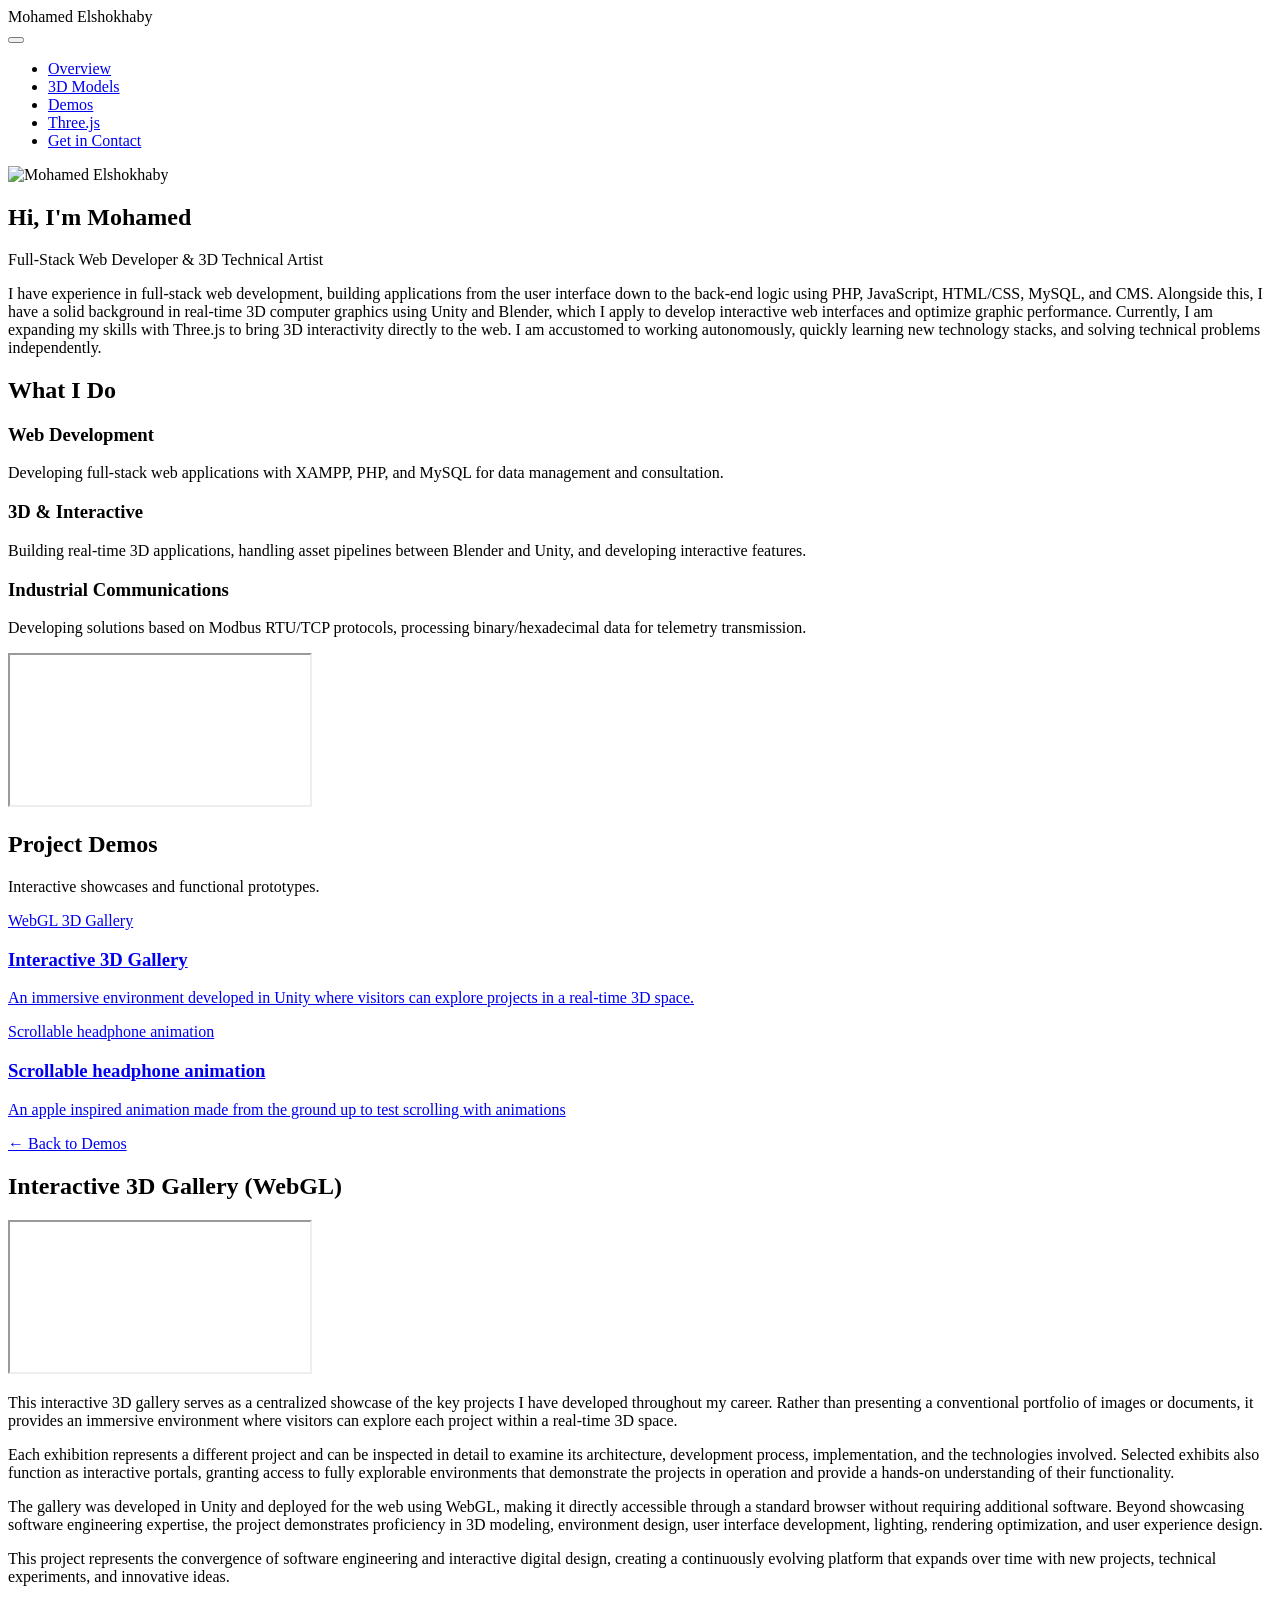
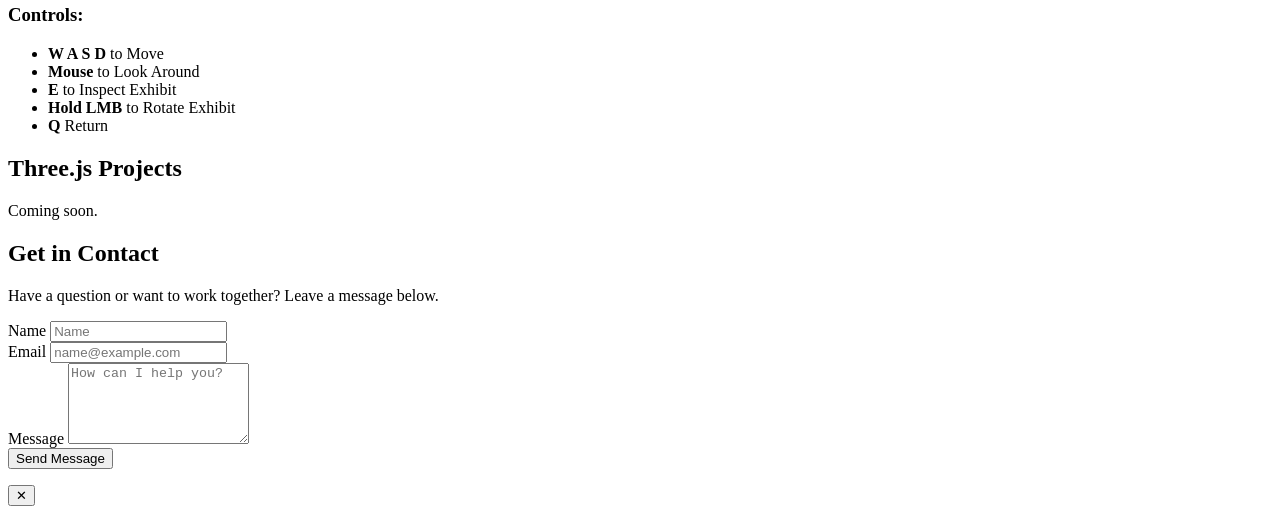
==== index.html @ 9f0afab9 "first commit of the repo" ====
<!DOCTYPE html>
<html lang="en">

<head>
    <meta charset="UTF-8">
    <meta name="viewport" content="width=device-width, initial-scale=1.0">
    <title>Mohamed Elshokhaby | Portfolio</title>
    <link rel="stylesheet" href="css/style.css">
</head>

<body>
    <div class="app-container">
        <header class="top-bar">
            <div class="brand">
                <span class="brand-text">Mohamed Elshokhaby</span>
            </div>

            <button class="nav-toggle" type="button" aria-label="Toggle navigation" aria-expanded="false"
                aria-controls="main-nav">
                <span class="nav-toggle-bar"></span>
            </button>

            <nav class="main-nav" id="main-nav" aria-label="Main navigation">
                <ul class="nav-links">
                    <li><a href="#overview" class="nav-item" data-view-link="overview">Overview</a></li>
                    <li><a href="#3d-models" class="nav-item" data-view-link="3d-models">3D Models</a></li>
                    <li><a href="#demos" class="nav-item" data-view-link="demos">Demos</a></li>
                    <li><a href="#threejs" class="nav-item" data-view-link="threejs">Three.js</a></li>
                    <li><a href="#contact" class="nav-item" data-view-link="contact">Get in Contact</a></li>
                </ul>
            </nav>
        </header>

        <main class="viewport-content">

            <!-- ================= OVERVIEW ================= -->
            <section class="section-container" data-view="overview">
                <div class="profile-module">
                    <div class="profile-frame">
                        <img src="Photos/Personal_Photo.png" alt="Mohamed Elshokhaby" class="profile-img">
                    </div>
                    <div class="profile-info">
                        <h1>Hi, I'm Mohamed</h1>
                        <p class="lead-text">Full-Stack Web Developer & 3D Technical Artist</p>
                        <p class="about-text">
                            I have experience in full-stack web development, building applications from the user
                            interface down to the back-end logic using PHP, JavaScript, HTML/CSS, MySQL, and CMS.
                            Alongside this, I have a solid background in real-time 3D computer graphics using Unity and
                            Blender, which I apply to develop interactive web interfaces and optimize graphic
                            performance. Currently, I am expanding my skills with Three.js to bring 3D interactivity
                            directly to the web. I am accustomed to working autonomously, quickly learning new
                            technology stacks, and solving technical problems independently.
                        </p>
                    </div>
                </div>

                <div class="snippets-section">
                    <h2 class="section-title">What I Do</h2>
                    <div class="spec-grid">
                        <!-- The CSS will handle the hover animations for these cards -->
                        <div class="spec-card">
                            <h3>Web Development</h3>
                            <p>Developing full-stack web applications with XAMPP, PHP, and MySQL for data management and
                                consultation.</p>
                        </div>
                        <div class="spec-card">
                            <h3>3D & Interactive</h3>
                            <p>Building real-time 3D applications, handling asset pipelines between Blender and Unity,
                                and developing interactive features.</p>
                        </div>
                        <div class="spec-card">
                            <h3>Industrial Communications</h3>
                            <p>Developing solutions based on Modbus RTU/TCP protocols, processing binary/hexadecimal
                                data for telemetry transmission.</p>
                        </div>
                    </div>
                </div>
            </section>

            <!-- ================= 3D MODELS ================= -->
            <section class="section-container" data-view="3d-models">
                <div class="embed-window-fixed">
                    <iframe class="embed-frame-fixed" src="https://mohamedelshokhaby.artstation.com/"
                        title="ArtStation portfolio" allowfullscreen></iframe>
                </div>
            </section>

            <!-- ================= DEMOS (Grid View) ================= -->
            <section class="section-container" data-view="demos">
                <div class="page-header">
                    <h1>Project Demos</h1>
                    <p class="section-desc">Interactive showcases and functional prototypes.</p>
                </div>

                <div class="demo-grid">
                    <!-- WebGL Demo Card -->
                    <a href="#demo-webgl" class="demo-card">
                        <div class="demo-card-image">
                            <!-- You can replace this div with an actual <img> tag later -->
                            <div class="img-placeholder">WebGL 3D Gallery</div>
                        </div>
                        <div class="demo-card-content">
                            <h3>Interactive 3D Gallery</h3>
                            <p>An immersive environment developed in Unity where visitors can explore projects in a
                                real-time 3D space.</p>
                        </div>
                    </a>

                    <!-- testing -->
                    <a href="demos/headphones/index.html" class="demo-card">
                        <div class="demo-card-image">
                            <div class="img-placeholder">Scrollable headphone animation</div>
                        </div>
                        <div class="demo-card-content">
                            <h3>Scrollable headphone animation</h3>
                            <p>An apple inspired animation made from the ground up to test scrolling with animations</p>
                        </div>
                    </a>
                </div>
            </section>

            <!-- ================= SINGLE DEMO VIEW: WebGL ================= -->
            <section data-view="demo-webgl" class="viewport-section">
                <div class="page-header">
                    <a href="#demos" class="back-btn">&larr; Back to Demos</a>
                    <h1>Interactive 3D Gallery (WebGL)</h1>
                </div>

                <div class="demo-project">
                    <div class="embed-container">
                        <iframe class="embed-frame-demo" src="https://itch.io/embed-upload/18204892?color=ffffff"
                            title="Portfolio overview on itch.io" allowfullscreen>
                            <a href="https://mohamedelshokhaby003.itch.io/portofolio">Play Portfolio overview on
                                itch.io</a>
                        </iframe>
                    </div>
                    <div class="demo-description">
                        <p>This interactive 3D gallery serves as a centralized showcase of the key projects I have
                            developed throughout my career. Rather than presenting a conventional portfolio of images or
                            documents, it provides an immersive environment where visitors can explore each project
                            within a real-time 3D space.</p>

                        <p>Each exhibition represents a different project and can be inspected in detail to examine its
                            architecture, development process, implementation, and the technologies involved. Selected
                            exhibits also function as interactive portals, granting access to fully explorable
                            environments that demonstrate the projects in operation and provide a hands-on understanding
                            of their functionality.</p>

                        <p>The gallery was developed in Unity and deployed for the web using WebGL, making it directly
                            accessible through a standard browser without requiring additional software. Beyond
                            showcasing software engineering expertise, the project demonstrates proficiency in 3D
                            modeling, environment design, user interface development, lighting, rendering optimization,
                            and user experience design.</p>

                        <p>This project represents the convergence of software engineering and interactive digital
                            design, creating a continuously evolving platform that expands over time with new projects,
                            technical experiments, and innovative ideas.</p>

                        <div class="controls-box">
                            <h3>Controls:</h3>
                            <ul>
                                <li><strong>W A S D</strong> to Move</li>
                                <li><strong>Mouse</strong> to Look Around</li>
                                <li><strong>E</strong> to Inspect Exhibit</li>
                                <li><strong>Hold LMB</strong> to Rotate Exhibit</li>
                                <li><strong>Q</strong> Return</li>
                            </ul>
                        </div>
                    </div>
                </div>
            </section>

            <!-- ================= THREE.JS ================= -->
            <section class="section-container" data-view="threejs">
                <div class="coming-soon-module">
                    <h1>Three.js Projects</h1>
                    <p class="lead-text">Coming soon.</p>
                </div>
            </section>

            <!-- ================= GET IN CONTACT ================= -->
            <section class="section-container" data-view="contact">
                <div class="page-header">
                    <h1>Get in Contact</h1>
                    <p class="section-desc">Have a question or want to work together? Leave a message below.</p>
                </div>

                <div class="contact-form-container">
                    <form action="process-data.php" method="POST" class="standard-form">
                        <div class="form-group">
                            <label for="name">Name</label>
                            <input type="text" id="name" name="name" placeholder="Name" required>
                        </div>
                        <div class="form-group">
                            <label for="email">Email</label>
                            <input type="email" id="email" name="email" placeholder="name@example.com" required>
                        </div>
                        <div class="form-group">
                            <label for="message">Message</label>
                            <textarea id="message" name="message" rows="5" placeholder="How can I help you?"
                                required></textarea>
                        </div>
                        <button type="submit" class="btn-submit">Send Message</button>
                        <p class="form-status" role="status" aria-live="polite"></p>
                    </form>
                </div>
            </section>

        </main>
    </div>

    <script src="js/app.js"></script>
</body>

</html>
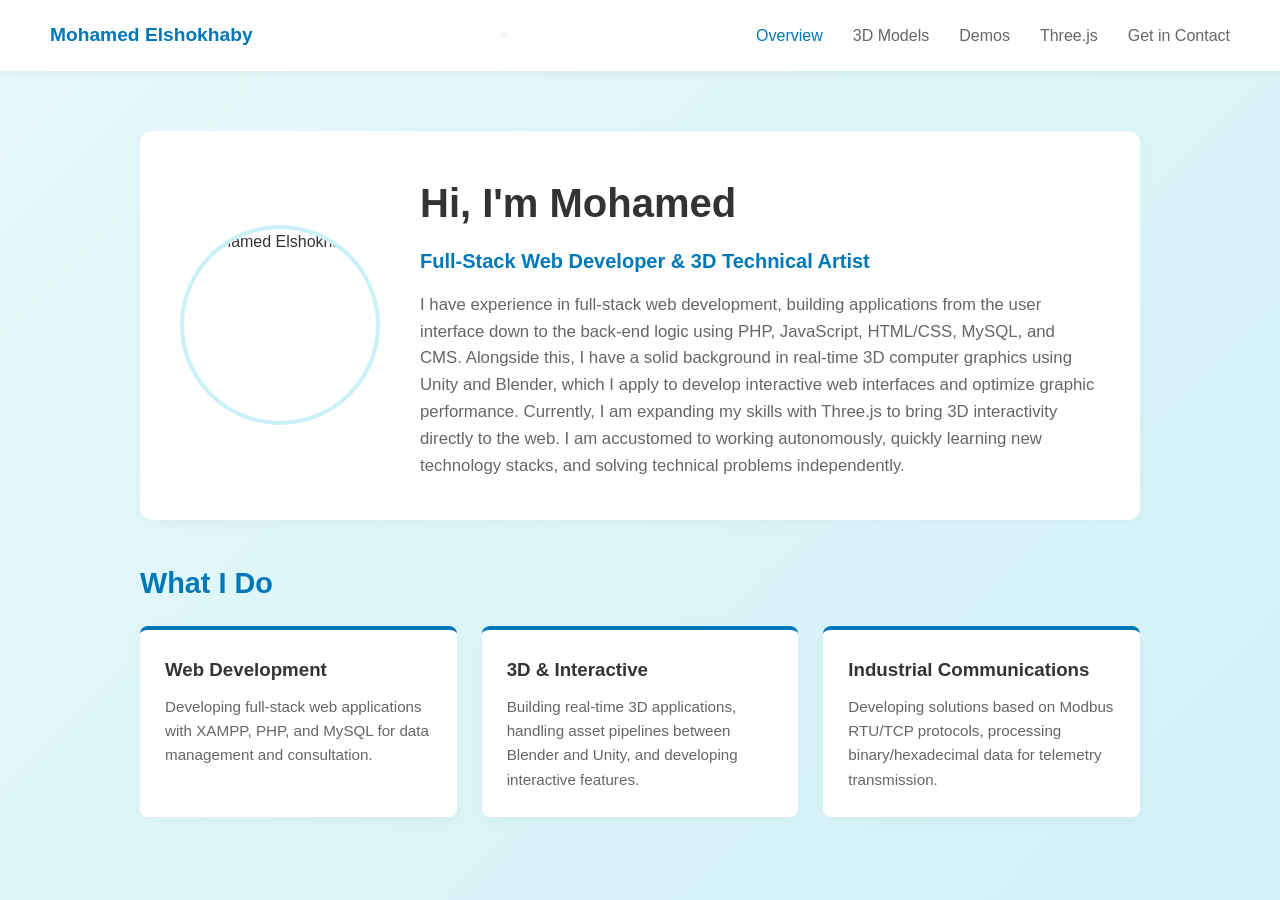
==== commit 02dc94c2: "changed the css file name" ====
--- a/index.html
+++ b/index.html
@@ -5,7 +5,7 @@
     <meta charset="UTF-8">
     <meta name="viewport" content="width=device-width, initial-scale=1.0">
     <title>Mohamed Elshokhaby | Portfolio</title>
-    <link rel="stylesheet" href="css/style.css">
+    <link rel="stylesheet" href="CSS/style.css">
 </head>
 
 <body>
--- a/CSS/style.css
+++ b/CSS/style.css
@@ -0,0 +1,544 @@
+/* --- SYSTEM DESIGN VARIABLES --- */
+:root {
+    /* Backgrounds */
+    --bg-main: #f8f9fa;
+    /* Light Gray */
+    --bg-panel: #ffffff;
+    /* White panels */
+
+    /* Borders & Accents */
+    --border: #e0e0e0;
+    --accent-blue: #0077b6;
+    /* Ocean Blue */
+    --accent-blue-hover: #023e8a;
+    --accent-light: #caf0f8;
+
+    /* Typography */
+    --text-main: #333333;
+    --text-muted: #666666;
+    --font-sans: 'Inter', -apple-system, BlinkMacSystemFont, "Segoe UI", Helvetica, Arial, sans-serif;
+}
+
+/* --- RESET & BASE --- */
+* {
+    box-sizing: border-box;
+    margin: 0;
+    padding: 0;
+}
+
+body {
+    background: linear-gradient(-45deg, #f8f9fa, #e2f1f6, #caf0f8, #e7f8f8);
+    background-size: 400% 400%;
+    animation: waterFlow 12s ease infinite;
+    color: var(--text-main);
+    font-family: var(--font-sans);
+    line-height: 1.6;
+    overflow-x: hidden;
+    min-height: 100vh;
+}
+
+/* Smooth Water Current Animation */
+@keyframes waterFlow {
+    0% {
+        background-position: 0% 50%;
+    }
+
+    50% {
+        background-position: 100% 50%;
+    }
+
+    100% {
+        background-position: 0% 50%;
+    }
+}
+
+a {
+    color: inherit;
+    text-decoration: none;
+}
+
+/* --- TYPOGRAPHY DEFAULTS --- */
+h1 {
+    font-size: 2.5rem;
+    color: var(--text-main);
+    margin-bottom: 10px;
+}
+
+h2 {
+    font-size: 1.8rem;
+    color: var(--accent-blue);
+    margin-bottom: 20px;
+}
+
+.section-desc {
+    font-size: 1.1rem;
+    color: var(--text-muted);
+}
+
+/* --- TOP BAR NAVIGATION --- */
+.top-bar {
+    background-color: var(--bg-panel);
+    box-shadow: 0 2px 10px rgba(0, 0, 0, 0.05);
+    padding: 20px 50px;
+    display: flex;
+    justify-content: space-between;
+    align-items: center;
+    position: sticky;
+    top: 0;
+    z-index: 100;
+}
+
+.brand-text {
+    font-weight: 700;
+    font-size: 1.2rem;
+    color: var(--accent-blue);
+}
+
+.main-nav .nav-links {
+    display: flex;
+    list-style: none;
+    gap: 30px;
+}
+
+.nav-item {
+    color: var(--text-muted);
+    font-size: 1rem;
+    font-weight: 500;
+    transition: color 0.3s ease;
+    cursor: pointer;
+}
+
+.nav-item:hover,
+.nav-item.active {
+    color: var(--accent-blue);
+}
+
+/* --- MAIN VIEWPORT & ANIMATIONS --- */
+.viewport-content {
+    flex: 1;
+    display: flex;
+    justify-content: center;
+    padding: 60px 40px;
+}
+
+.section-container {
+    width: 100%;
+    max-width: 1000px;
+    display: flex;
+    flex-direction: column;
+    gap: 40px;
+    opacity: 0;
+    transform: translateY(15px);
+    animation: fadeSlideIn 0.4s ease forwards;
+}
+
+@keyframes fadeSlideIn {
+    to {
+        opacity: 1;
+        transform: translateY(0);
+    }
+}
+
+/* --- OVERVIEW & PROFILE --- */
+.profile-module {
+    display: flex;
+    align-items: center;
+    gap: 40px;
+    background: var(--bg-panel);
+    padding: 40px;
+    border-radius: 12px;
+    box-shadow: 0 4px 15px rgba(0, 0, 0, 0.03);
+    transition: transform 0.3s ease, box-shadow 0.3s ease;
+}
+
+.profile-module:hover {
+    transform: translateY(-3px);
+    box-shadow: 0 8px 25px rgba(0, 0, 0, 0.08);
+}
+
+.profile-frame {
+    width: 200px;
+    height: 200px;
+    border-radius: 50%;
+    overflow: hidden;
+    border: 4px solid var(--accent-light);
+    flex-shrink: 0;
+}
+
+.profile-img {
+    width: 100%;
+    height: 100%;
+    object-fit: cover;
+}
+
+.lead-text {
+    font-size: 1.25rem;
+    color: var(--accent-blue);
+    font-weight: 600;
+    margin-bottom: 15px;
+}
+
+.about-text {
+    color: var(--text-muted);
+    font-size: 1.05rem;
+}
+
+/* --- SPECS GRID --- */
+.spec-grid {
+    display: grid;
+    grid-template-columns: repeat(auto-fit, minmax(280px, 1fr));
+    gap: 25px;
+}
+
+.spec-card {
+    background-color: var(--bg-panel);
+    border-radius: 8px;
+    padding: 25px;
+    box-shadow: 0 4px 15px rgba(0, 0, 0, 0.03);
+    border-top: 4px solid var(--accent-blue);
+    transition: transform 0.3s ease, box-shadow 0.3s ease, border-color 0.3s ease;
+}
+
+.spec-card:hover {
+    transform: translateY(-5px) scale(1.02);
+    box-shadow: 0 10px 25px rgba(0, 119, 182, 0.15);
+    /* Ocean blue glow */
+    border-top-color: var(--accent-blue-hover);
+}
+
+.spec-card h3 {
+    margin-bottom: 10px;
+    color: var(--text-main);
+}
+
+.spec-card p {
+    color: var(--text-muted);
+    font-size: 0.95rem;
+}
+
+/* --- DEMOS & WEBGL PROJECTS --- */
+.demo-project {
+    background: var(--bg-panel);
+    border-radius: 12px;
+    overflow: hidden;
+    box-shadow: 0 4px 15px rgba(0, 0, 0, 0.03);
+    padding: 30px;
+}
+
+.embed-container {
+    width: 100%;
+    height: 500px;
+    border-radius: 8px;
+    overflow: hidden;
+    margin-bottom: 25px;
+}
+
+.embed-frame-demo {
+    width: 100%;
+    height: 100%;
+    border: none;
+}
+
+.demo-description p {
+    margin-bottom: 15px;
+    color: var(--text-muted);
+}
+
+.controls-box {
+    margin-top: 25px;
+    background: var(--bg-main);
+    padding: 20px;
+    border-radius: 8px;
+    border-left: 4px solid var(--accent-blue);
+}
+
+.controls-box h3 {
+    margin-bottom: 10px;
+}
+
+.controls-box ul {
+    list-style-type: none;
+}
+
+.controls-box li {
+    margin-bottom: 5px;
+    color: var(--text-muted);
+}
+
+/* --- DEMO GRID LAYOUT --- */
+.demo-grid {
+    display: grid;
+    grid-template-columns: repeat(auto-fill, minmax(300px, 1fr));
+    gap: 30px;
+}
+
+.demo-card {
+    background: var(--bg-panel);
+    border-radius: 12px;
+    overflow: hidden;
+    box-shadow: 0 4px 15px rgba(0, 0, 0, 0.03);
+    transition: transform 0.3s ease, box-shadow 0.3s ease, border-color 0.3s ease;
+    display: flex;
+    flex-direction: column;
+    text-decoration: none;
+    color: inherit;
+    border: 1px solid var(--border);
+}
+
+.demo-card:hover {
+    transform: translateY(-5px) scale(1.02);
+    box-shadow: 0 10px 25px rgba(0, 119, 182, 0.15);
+    border-color: var(--accent-light);
+}
+
+.demo-card-image {
+    height: 180px;
+    background: var(--accent-light);
+    display: flex;
+    align-items: center;
+    justify-content: center;
+}
+
+.img-placeholder {
+    color: var(--accent-blue);
+    font-weight: 700;
+    font-size: 1.25rem;
+}
+
+.demo-card-content {
+    padding: 25px;
+}
+
+.demo-card-content h3 {
+    color: var(--text-main);
+    margin-bottom: 10px;
+    font-size: 1.2rem;
+    transition: color 0.3s;
+}
+
+.demo-card:hover .demo-card-content h3 {
+    color: var(--accent-blue);
+}
+
+.demo-card-content p {
+    color: var(--text-muted);
+    font-size: 0.95rem;
+    line-height: 1.5;
+}
+
+/* --- CONTACT FORM --- */
+.contact-form-container {
+    background: var(--bg-panel);
+    padding: 40px;
+    border-radius: 12px;
+    box-shadow: 0 4px 15px rgba(0, 0, 0, 0.03);
+}
+
+.standard-form {
+    display: flex;
+    flex-direction: column;
+    gap: 20px;
+}
+
+.form-group {
+    display: flex;
+    flex-direction: column;
+    gap: 8px;
+}
+
+.form-group label {
+    font-weight: 600;
+    color: var(--text-main);
+}
+
+.form-group input,
+.form-group textarea {
+    background-color: var(--bg-main);
+    border: 1px solid var(--border);
+    border-radius: 6px;
+    padding: 12px;
+    font-size: 1rem;
+    font-family: inherit;
+    transition: border-color 0.3s;
+}
+
+.form-group input:focus,
+.form-group textarea:focus {
+    outline: none;
+    border-color: var(--accent-blue);
+}
+
+.btn-submit {
+    align-self: flex-start;
+    background-color: var(--accent-blue);
+    color: #fff;
+    border: none;
+    padding: 12px 30px;
+    font-size: 1rem;
+    font-weight: 600;
+    border-radius: 6px;
+    cursor: pointer;
+    transition: background-color 0.3s;
+}
+
+.btn-submit:hover {
+    background-color: var(--accent-blue-hover);
+}
+
+/* --- UI COMPONENTS --- */
+.back-btn {
+    display: inline-block;
+    margin-bottom: 10px;
+    color: var(--accent-blue);
+    font-weight: 600;
+    transition: color 0.2s, transform 0.2s;
+}
+
+.back-btn:hover {
+    color: var(--accent-blue-hover);
+    transform: translateX(-5px);
+    /* Gentle slide left */
+}
+
+.coming-soon-module {
+    text-align: center;
+    padding: 100px 20px;
+}
+
+/* --- ATOMIC FULLSCREEN EMBED SYSTEM --- */
+.viewport-fullbleed {
+    padding: 0;
+    height: calc(100vh - 72px);
+}
+
+.viewport-fullbleed .section-container {
+    max-width: 100%;
+    height: 100%;
+    margin: 0;
+}
+
+.embed-window-fixed {
+    position: absolute;
+    top: 0;
+    left: 0;
+    width: 100%;
+    height: 100%;
+}
+
+.embed-frame-fixed {
+    width: 100%;
+    height: 100%;
+    border: none;
+}
+
+/* --- SPA VIEW SWITCHING --- */
+[data-view] {
+    display: none;
+}
+
+[data-view].is-active {
+    display: flex;
+}
+
+/* --- RESPONSIVE QUERIES --- */
+@media (max-width: 768px) {
+    .profile-module {
+        flex-direction: column;
+        text-align: center;
+    }
+
+    .top-bar {
+        padding: 20px;
+        flex-direction: column;
+        gap: 15px;
+    }
+
+    .viewport-content {
+        padding: 40px 20px;
+    }
+}
+
+/* --- ZOOMED CARD OVERLAY --- */
+.card-overlay {
+    position: fixed;
+    top: 0;
+    left: 0;
+    width: 100%;
+    height: 100vh;
+    background: rgba(10, 25, 35, 0.45);
+    /* Sophisticated dark tint */
+    backdrop-filter: blur(12px);
+    /* Premium blur effect */
+    -webkit-backdrop-filter: blur(12px);
+    display: flex;
+    justify-content: center;
+    align-items: center;
+    z-index: 1000;
+    opacity: 0;
+    pointer-events: none;
+    transition: opacity 0.35s cubic-bezier(0.4, 0, 0.2, 1);
+}
+
+.card-overlay.active {
+    opacity: 1;
+    pointer-events: auto;
+}
+
+.zoomed-card {
+    background: var(--bg-panel, #ffffff);
+    border-radius: 24px;
+    box-shadow: 0 30px 60px rgba(0, 0, 0, 0.18);
+    border: 1px solid rgba(255, 255, 255, 0.5);
+    padding: 50px 40px;
+    max-width: 700px;
+    width: 90%;
+    transform: scale(0.9);
+    transition: transform 0.4s cubic-bezier(0.34, 1.56, 0.64, 1);
+    /* Bouncy enter transition */
+    position: relative;
+    max-height: 85vh;
+    overflow-y: auto;
+}
+
+.card-overlay.active .zoomed-card {
+    transform: scale(1);
+}
+
+/* Zoomed Card Typography Upgrades */
+.zoomed-card h3 {
+    font-size: 2.2rem;
+    color: var(--accent-blue, #0077b6);
+    margin-bottom: 1.25rem;
+    font-weight: 700;
+}
+
+.zoomed-card p {
+    font-size: 1.2rem;
+    line-height: 1.8;
+    color: var(--text-main, #2b2d42);
+}
+
+/* Minimalist Close Button */
+.zoomed-close-btn {
+    position: absolute;
+    top: 20px;
+    right: 20px;
+    background: rgba(0, 0, 0, 0.05);
+    border: none;
+    width: 36px;
+    height: 36px;
+    border-radius: 50%;
+    font-size: 1.4rem;
+    font-weight: 300;
+    cursor: pointer;
+    display: flex;
+    align-items: center;
+    justify-content: center;
+    transition: background 0.2s, transform 0.2s;
+    color: var(--text-main);
+}
+
+.zoomed-close-btn:hover {
+    background: rgba(0, 0, 0, 0.1);
+    transform: rotate(90deg);
+}
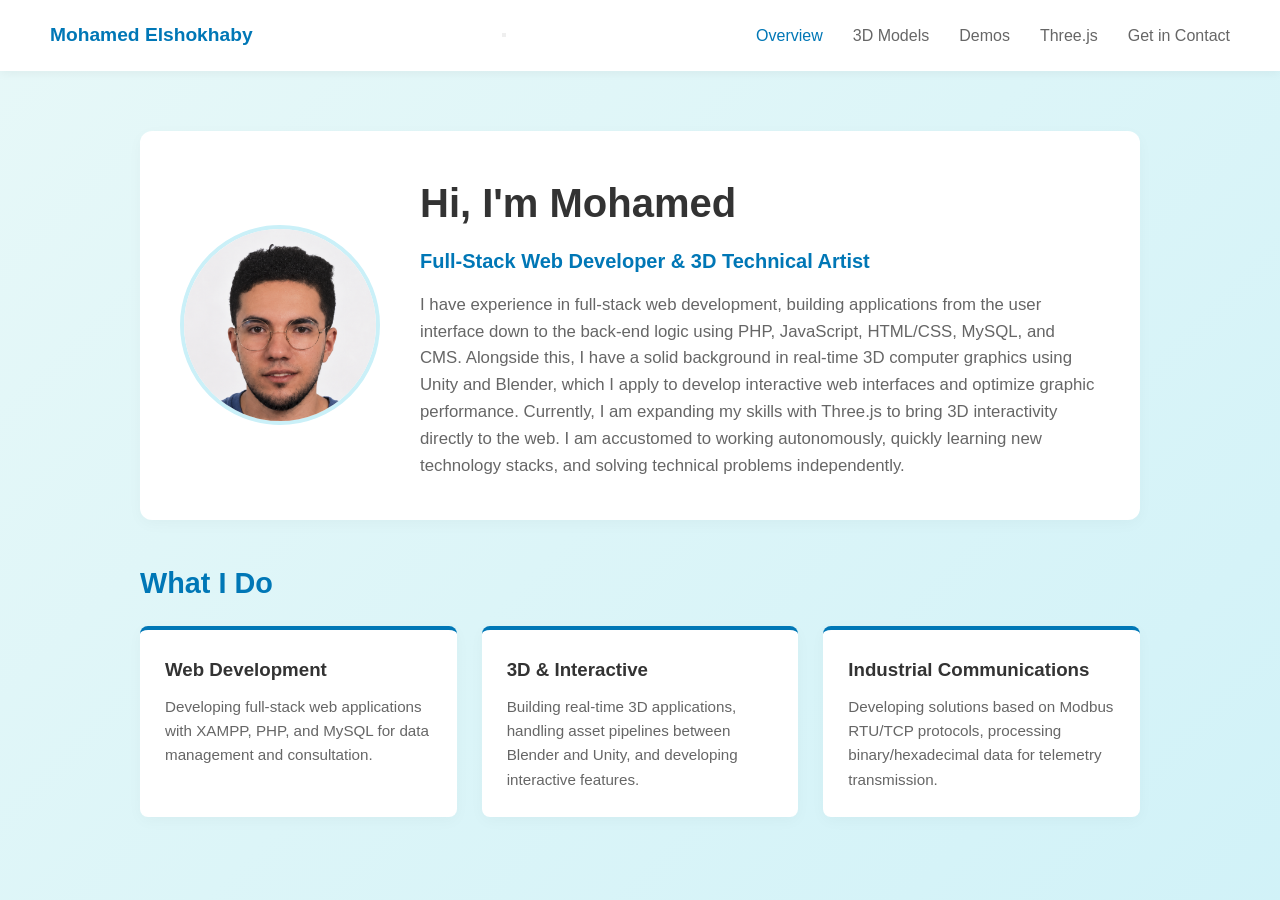
==== commit 51d95c31: "changed URLs" ====
--- a/index.html
+++ b/index.html
@@ -5,7 +5,7 @@
     <meta charset="UTF-8">
     <meta name="viewport" content="width=device-width, initial-scale=1.0">
     <title>Mohamed Elshokhaby | Portfolio</title>
-    <link rel="stylesheet" href="CSS/style.css">
+    <link rel="stylesheet" href="./CSS/style.css?v=2">
 </head>
 
 <body>
@@ -37,7 +37,7 @@
             <section class="section-container" data-view="overview">
                 <div class="profile-module">
                     <div class="profile-frame">
-                        <img src="Photos/Personal_Photo.png" alt="Mohamed Elshokhaby" class="profile-img">
+                        <img src="./Photos/Personal_photo.png" alt="Mohamed Elshokhaby" class="profile-img">
                     </div>
                     <div class="profile-info">
                         <h1>Hi, I'm Mohamed</h1>
